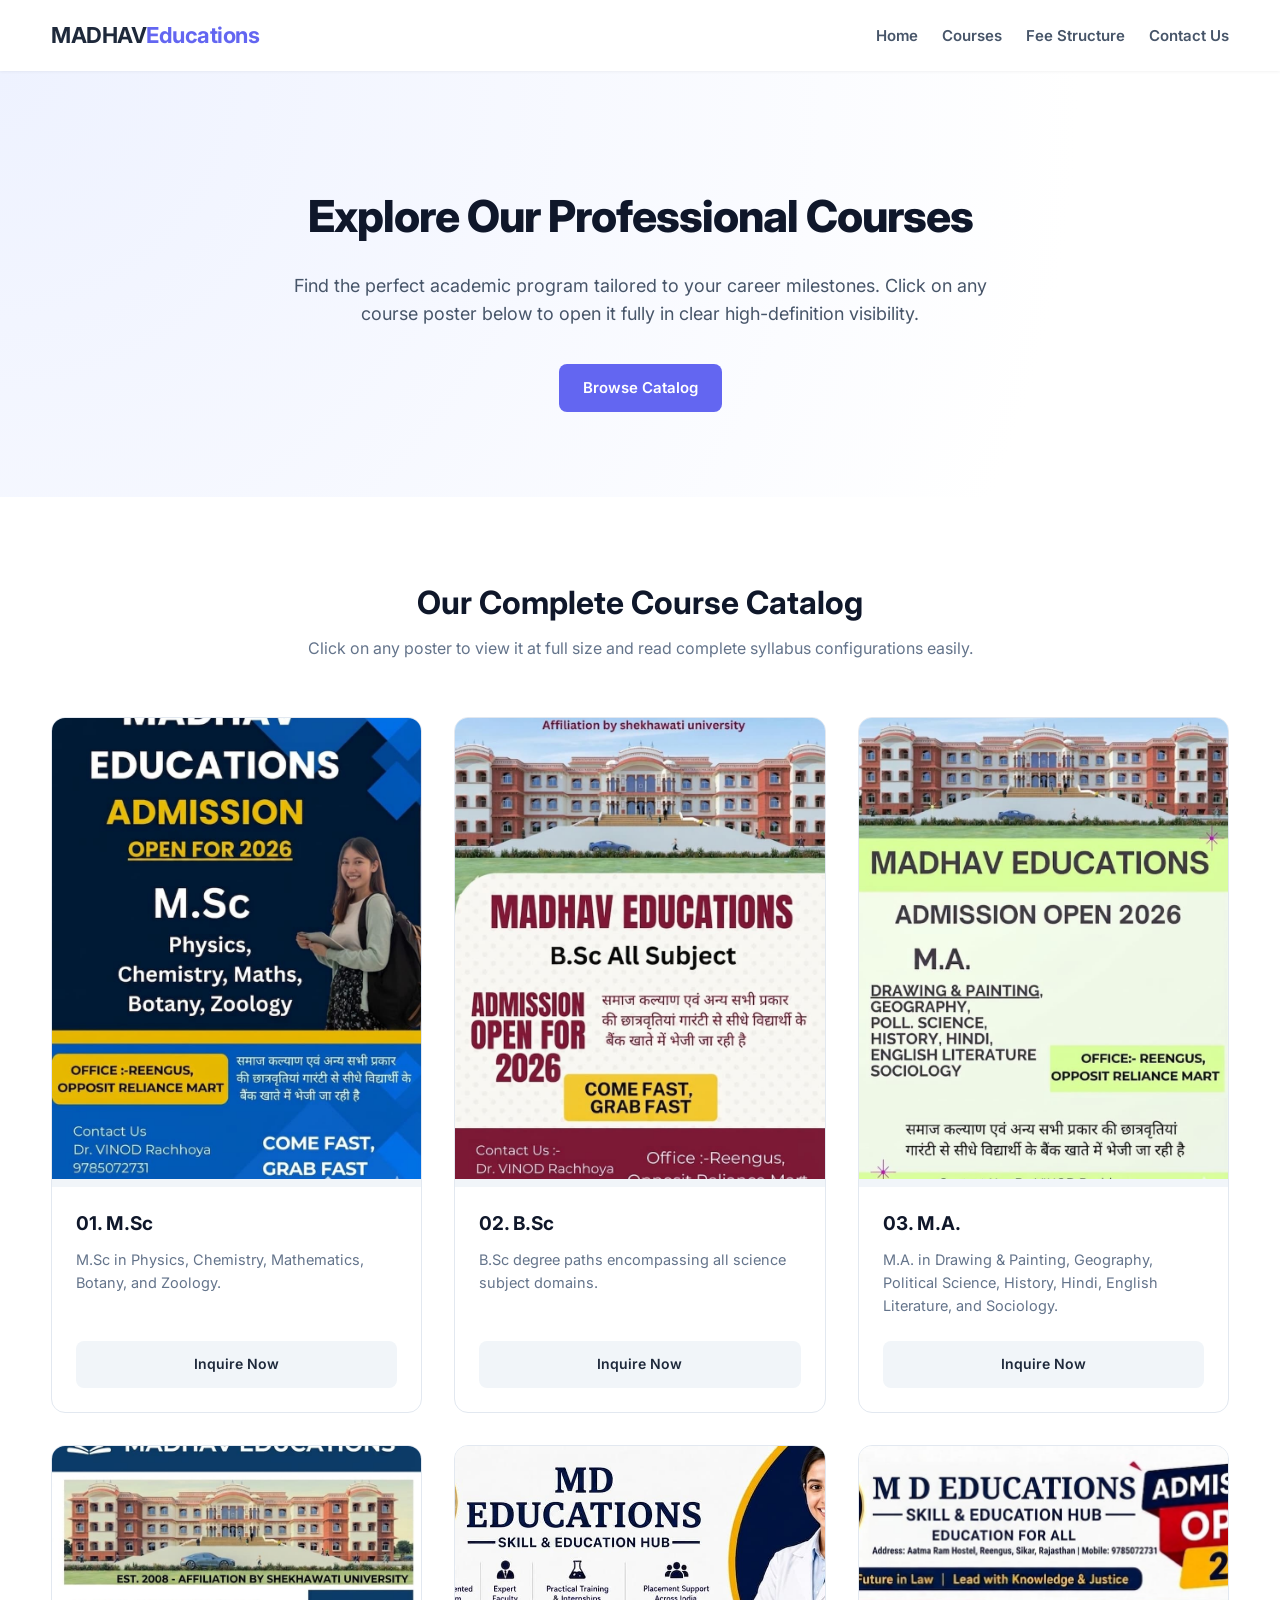
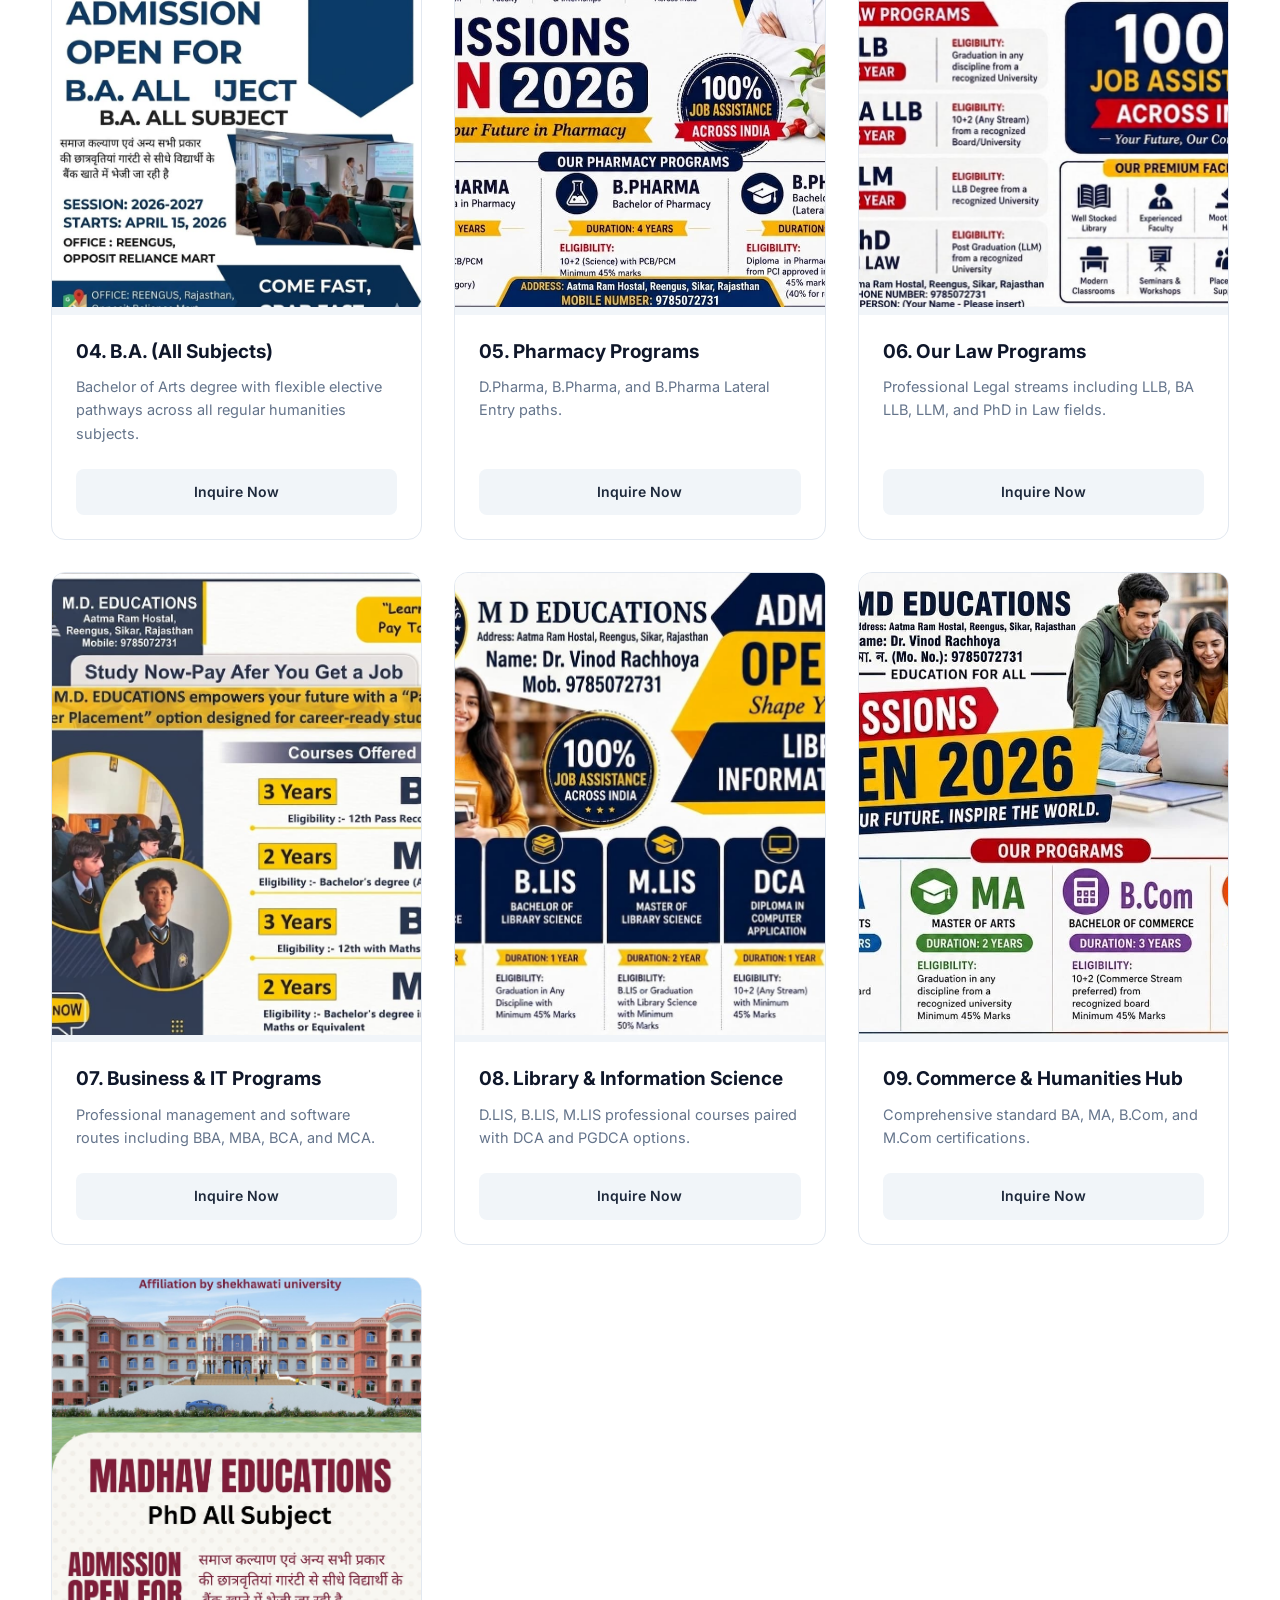
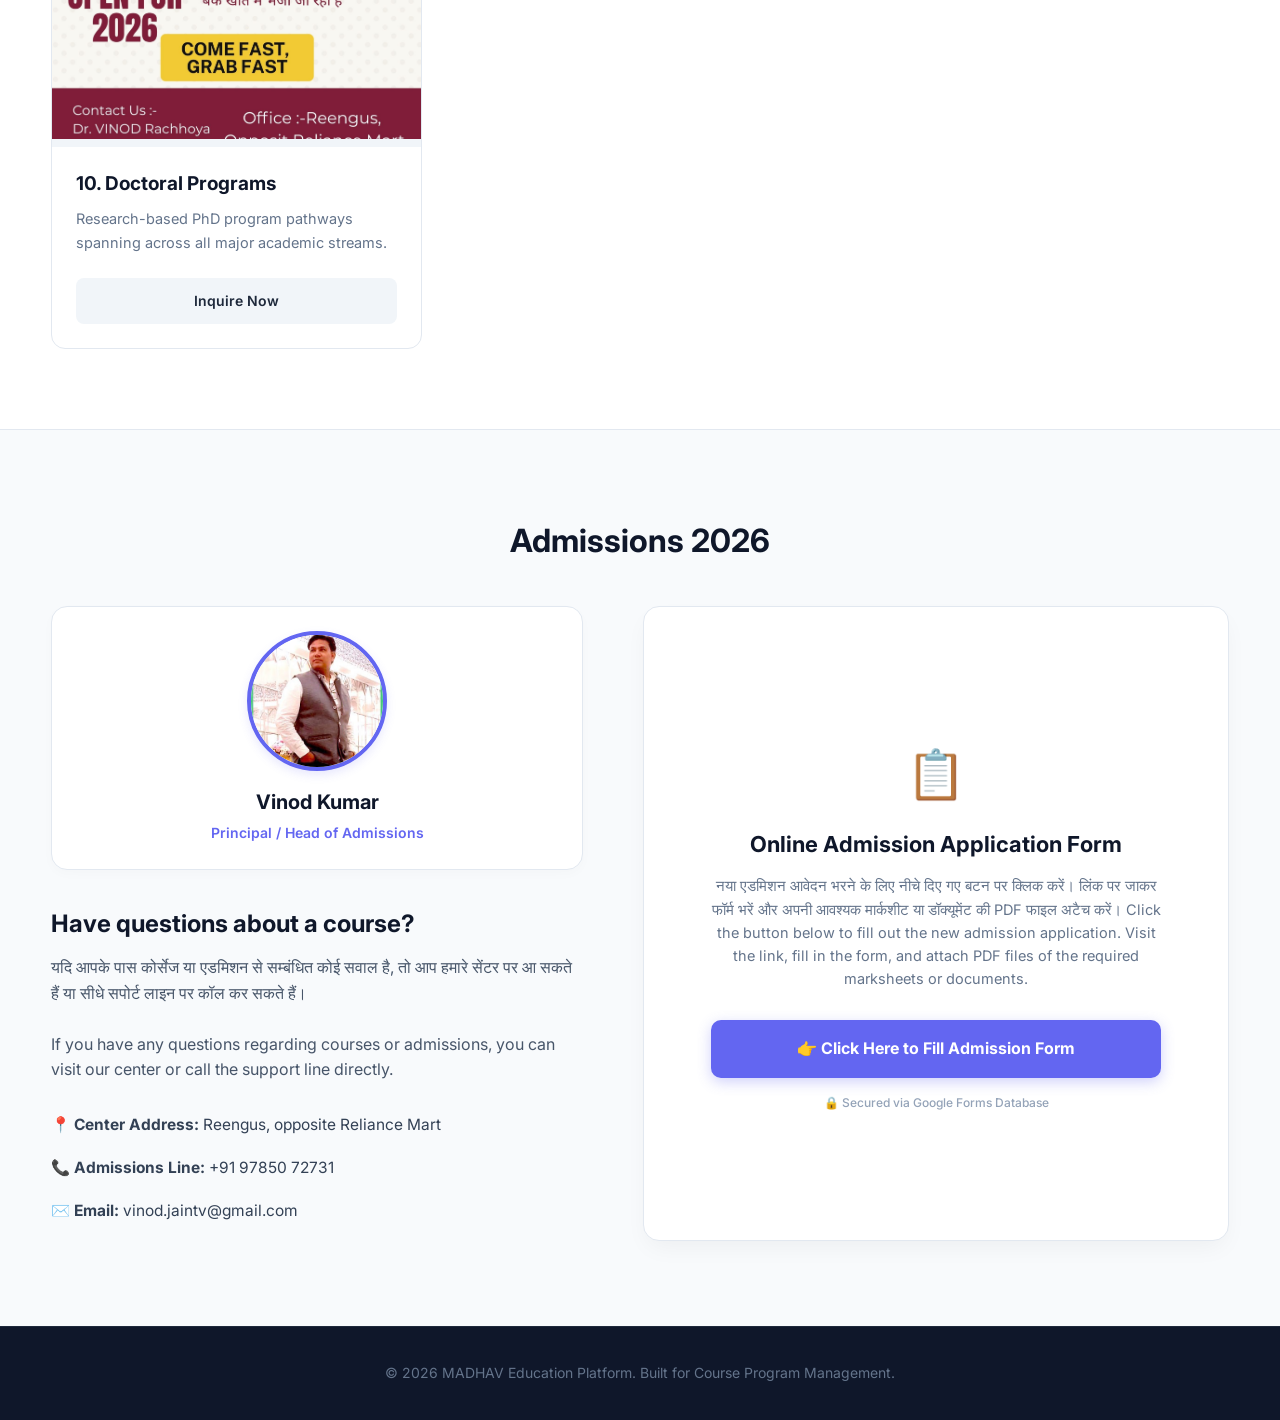
==== index.html @ 4b9b1cfc "Add files via upload" ====
<!DOCTYPE html>
<html lang="en">
<head>
    <meta charset="UTF-8">
    <meta name="viewport" content="width=device-width, initial-scale=1.0">
    <title>Our Courses | MADHAV Educations</title>
    <link rel="stylesheet" href="style.css">
    <link href="https://fonts.googleapis.com/css2?family=Inter:wght@400;600;700&display=swap" rel="stylesheet">
</head>
<body>

    <!-- Navigation Header -->
    <header>
        <div class="container nav-container">
            <div class="logo">MADHAV<span class="highlight">Educations</span></div>
            <nav>
                <ul>
                    <li><a href="#home">Home</a></li>
                    <li><a href="#courses">Courses</a></li>
                    <li><a href="fees.html">Fee Structure</a></li>
                    <li><a href="#contact">Contact Us</a></li>
                </ul>
            </nav>
        </div>
    </header>

    <!-- Hero Section -->
    <section id="home" class="hero">
        <div class="container hero-content">
            <h1>Explore Our Professional Courses</h1>
            <p>Find the perfect academic program tailored to your career milestones. Click on any course poster below to open it fully in clear high-definition visibility.</p>
            <a href="#courses" class="btn">Browse Catalog</a>
        </div>
    </section>

    <!-- Courses Catalog Grid -->
    <section id="courses" class="courses-section">
        <div class="container">
            <h2 class="section-title">Our Complete Course Catalog</h2>
            <p class="section-subtitle">Click on any poster to view it at full size and read complete syllabus configurations easily.</p>
            
            <div class="course-grid">
                
                <!-- Course 01 -->
                <div class="course-card">
                    <a href="img1.jpeg" target="_blank" class="poster-link">
                        <div class="poster-container">
                            <img src="img1.jpeg" alt="M.Sc Poster" class="course-poster">
                            <div class="zoom-overlay"><span>🔍 View Full Image</span></div>
                        </div>
                    </a>
                    <div class="course-info">
                        <h3>01. M.Sc</h3>
                        <p>M.Sc in Physics, Chemistry, Mathematics, Botany, and Zoology.</p>
                        <a href="#contact" class="btn card-btn">Inquire Now</a>
                    </div>
                </div>

                <!-- Course 02 -->
                <div class="course-card">
                    <a href="img2.jpeg" target="_blank" class="poster-link">
                        <div class="poster-container">
                            <img src="img2.jpeg" alt="B.Sc Poster" class="course-poster">
                            <div class="zoom-overlay"><span>🔍 View Full Image</span></div>
                        </div>
                    </a>
                    <div class="course-info">
                        <h3>02. B.Sc</h3>
                        <p>B.Sc degree paths encompassing all science subject domains.</p>
                        <a href="#contact" class="btn card-btn">Inquire Now</a>
                    </div>
                </div>

                <!-- Course 03 -->
                <div class="course-card">
                    <a href="img3.jpeg" target="_blank" class="poster-link">
                        <div class="poster-container">
                            <img src="img3.jpeg" alt="M.A. Poster" class="course-poster">
                            <div class="zoom-overlay"><span>🔍 View Full Image</span></div>
                        </div>
                    </a>
                    <div class="course-info">
                        <h3>03. M.A.</h3>
                        <p>M.A. in Drawing & Painting, Geography, Political Science, History, Hindi, English Literature, and Sociology.</p>
                        <a href="#contact" class="btn card-btn">Inquire Now</a>
                    </div>
                </div>

                <!-- Course 04 -->
                <div class="course-card">
                    <a href="img4.jpeg" target="_blank" class="poster-link">
                        <div class="poster-container">
                            <img src="img4.jpeg" alt="B.A. Poster" class="course-poster">
                            <div class="zoom-overlay"><span>🔍 View Full Image</span></div>
                        </div>
                    </a>
                    <div class="course-info">
                        <h3>04. B.A. (All Subjects)</h3>
                        <p>Bachelor of Arts degree with flexible elective pathways across all regular humanities subjects.</p>
                        <a href="#contact" class="btn card-btn">Inquire Now</a>
                    </div>
                </div>

                <!-- Course 05 -->
                <div class="course-card">
                    <a href="img5.jpeg" target="_blank" class="poster-link">
                        <div class="poster-container">
                            <img src="img5.jpeg" alt="Pharmacy Poster" class="course-poster">
                            <div class="zoom-overlay"><span>🔍 View Full Image</span></div>
                        </div>
                    </a>
                    <div class="course-info">
                        <h3>05. Pharmacy Programs</h3>
                        <p>D.Pharma, B.Pharma, and B.Pharma Lateral Entry paths.</p>
                        <a href="#contact" class="btn card-btn">Inquire Now</a>
                    </div>
                </div>

                <!-- Course 06 -->
                <div class="course-card">
                    <a href="img7.jpeg" target="_blank" class="poster-link">
                        <div class="poster-container">
                            <img src="img7.jpeg" alt="Law Programs Poster" class="course-poster">
                            <div class="zoom-overlay"><span>🔍 View Full Image</span></div>
                        </div>
                    </a>
                    <div class="course-info">
                        <h3>06. Our Law Programs</h3>
                        <p>Professional Legal streams including LLB, BA LLB, LLM, and PhD in Law fields.</p>
                        <a href="#contact" class="btn card-btn">Inquire Now</a>
                    </div>
                </div>

                <!-- Course 07 -->
                <div class="course-card">
                    <a href="img9.jpeg" target="_blank" class="poster-link">
                        <div class="poster-container">
                            <img src="img9.jpeg" alt="Management Programs Poster" class="course-poster">
                            <div class="zoom-overlay"><span>🔍 View Full Image</span></div>
                        </div>
                    </a>
                    <div class="course-info">
                        <h3>07. Business & IT Programs</h3>
                        <p>Professional management and software routes including BBA, MBA, BCA, and MCA.</p>
                        <a href="#contact" class="btn card-btn">Inquire Now</a>
                    </div>
                </div>

                <!-- Course 08 -->
                <div class="course-card">
                    <a href="img15.jpeg" target="_blank" class="poster-link">
                        <div class="poster-container">
                            <img src="img15.jpeg" alt="Library Science Poster" class="course-poster">
                            <div class="zoom-overlay"><span>🔍 View Full Image</span></div>
                        </div>
                    </a>
                    <div class="course-info">
                        <h3>08. Library & Information Science</h3>
                        <p>D.LIS, B.LIS, M.LIS professional courses paired with DCA and PGDCA options.</p>
                        <a href="#contact" class="btn card-btn">Inquire Now</a>
                    </div>
                </div>

                <!-- Course 09 -->
                <div class="course-card">
                    <a href="img17.jpeg" target="_blank" class="poster-link">
                        <div class="poster-container">
                            <img src="img17.jpeg" alt="Commerce Poster" class="course-poster">
                            <div class="zoom-overlay"><span>🔍 View Full Image</span></div>
                        </div>
                    </a>
                    <div class="course-info">
                        <h3>09. Commerce & Humanities Hub</h3>
                        <p>Comprehensive standard BA, MA, B.Com, and M.Com certifications.</p>
                        <a href="#contact" class="btn card-btn">Inquire Now</a>
                    </div>
                </div>

                <!-- Course 10 -->
                <div class="course-card">
                    <a href="img18.jpg" target="_blank" class="poster-link">
                        <div class="poster-container">
                            <img src="img18.jpg" alt="PhD Programs Poster" class="course-poster">
                            <div class="zoom-overlay"><span>🔍 View Full Image</span></div>
                        </div>
                    </a>
                    <div class="course-info">
                        <h3>10. Doctoral Programs</h3>
                        <p>Research-based PhD program pathways spanning across all major academic streams.</p>
                        <a href="#contact" class="btn card-btn">Inquire Now</a>
                    </div>
                </div>

            </div>
        </div>
    </section>

    <!-- Admissions Contact Section (Updated to Clean Redirect Button Box) -->
    <section id="contact" class="contact-section">
        <div class="container">
            <h2 class="section-title">Admissions 2026</h2>
            <div class="contact-wrapper">
                
                <!-- Contact Info Panel (Left Side) -->
                <div class="contact-info">
                    <!-- Profile Block -->
                    <div class="profile-block">
                        <img src="my-photo.jpg" alt="Madhav's Profile Photo" class="profile-img">
                        <div class="profile-meta">
                            <h4>Vinod Kumar</h4>
                            <p class="profile-title">Principal / Head of Admissions</p>
                        </div>
                    </div>
                    
                    <h3>Have questions about a course?</h3>
                    <p>यदि आपके पास कोर्सेज या एडमिशन से सम्बंधित कोई सवाल है, तो आप हमारे सेंटर पर आ सकते हैं या सीधे सपोर्ट लाइन पर कॉल कर सकते हैं।</p>
                    <br>
                    <p>If you have any questions regarding courses or admissions, you can visit our center or call the support line directly.</p>
                    <div class="info-details">
                        <p><strong>📍 Center Address:</strong> Reengus, opposite Reliance Mart</p>
                        <p><strong>📞 Admissions Line:</strong> +91 97850 72731</p>
                        <p><strong>✉️ Email:</strong> vinod.jaintv@gmail.com</p>
                    </div>
                </div>

                <!-- NEW: Clean Admission Form CTA Box (Right Side) -->
                <div class="admission-cta-box">
                    <div class="cta-content">
                        <div class="form-icon">📋</div>
                        <h3>Online Admission Application Form</h3>
                        <p>नया एडमिशन आवेदन भरने के लिए नीचे दिए गए बटन पर क्लिक करें। लिंक पर जाकर फॉर्म भरें और अपनी आवश्यक मार्कशीट या डॉक्यूमेंट की PDF फाइल अटैच करें।
                            Click the button below to fill out the new admission application. Visit the link, fill in the form, and attach PDF files of the required marksheets or documents.
                        </p>
                        
                        <!-- CRITICAL: Change href="..." to your real Google Form share link -->
                        <a href="https://docs.google.com/forms/d/e/1FAIpQLSckQy206x2pet5cKkbI_4pxMsQwV1yPLMTJg7DKnxvVDgujeQ/viewform?usp=header" target="_blank" class="btn cta-form-btn">
                            👉 Click Here to Fill Admission Form
                        </a>
                        
                        <span class="secure-tag">🔒 Secured via Google Forms Database</span>
                    </div>
                </div>

            </div>
        </div>
    </section>

    <!-- Footer -->
    <footer>
        <div class="container">
            <p>&copy; 2026 MADHAV Education Platform. Built for Course Program Management.</p>
        </div>
    </footer>

</body>
</html>
---- style.css ----
/* ==========================================================================
   1. CORE RESET & VARIABLE CONFIGURATION
   ========================================================================== */
* {
    margin: 0;
    padding: 0;
    box-sizing: border-box;
}

html {
    scroll-behavior: smooth;
}

body {
    font-family: 'Inter', sans-serif;
    line-height: 1.6;
    color: #1e293b;
    background-color: #f8fafc;
}

.container {
    width: 92%;
    max-width: 1300px;
    margin: 0 auto;
}

.highlight {
    color: #6366f1;
}

/* ==========================================================================
   2. REUSABLE UI COMPONENTS
   ========================================================================== */
.btn {
    display: inline-block;
    padding: 12px 24px;
    background-color: #6366f1;
    color: #ffffff;
    text-decoration: none;
    border-radius: 8px;
    font-weight: 600;
    font-size: 15px;
    transition: all 0.25s ease;
    border: none;
    cursor: pointer;
    text-align: center;
}

.btn:hover {
    background-color: #4f46e5;
    transform: translateY(-1px);
}

/* ==========================================================================
   3. GLOBAL HEADER & NAVIGATION SYSTEM
   ========================================================================== */
header {
    background-color: rgba(255, 255, 255, 0.95);
    backdrop-filter: blur(8px);
    box-shadow: 0 1px 3px rgba(0,0,0,0.05);
    position: sticky;
    top: 0;
    z-index: 1000;
}

.nav-container {
    display: flex;
    justify-content: space-between;
    align-items: center;
    padding: 18px 0;
}

.logo {
    font-size: 22px;
    font-weight: 700;
    letter-spacing: -0.5px;
}

nav ul {
    display: flex;
    list-style: none;
}

nav ul li {
    margin-left: 24px;
}

nav ul li a {
    text-decoration: none;
    color: #475569;
    font-weight: 600;
    font-size: 15px;
    transition: color 0.2s;
}

nav ul li a:hover {
    color: #6366f1;
}

.active-link {
    color: #6366f1 !important;
    border-bottom: 2px solid #6366f1;
    padding-bottom: 4px;
}

/* ==========================================================================
   4. HERO SECTIONS
   ========================================================================== */
.hero {
    background: radial-gradient(circle at top left, #eef2ff 0%, #ffffff 80%);
    padding: 110px 0 85px;
    text-align: center;
}

.hero-content h1 {
    font-size: 44px;
    font-weight: 800;
    letter-spacing: -1px;
    color: #0f172a;
    margin-bottom: 20px;
}

.hero-content p {
    font-size: 18px;
    color: #475569;
    max-width: 700px;
    margin: 0 auto 35px;
}

/* ==========================================================================
   5. INTERACTIVE COURSE CATALOG GRID SYSTEM
   ========================================================================== */
.courses-section {
    padding: 80px 0;
    background-color: #ffffff;
}

.section-title {
    text-align: center;
    font-size: 32px;
    font-weight: 700;
    color: #0f172a;
    margin-bottom: 8px;
}

.section-subtitle {
    text-align: center;
    color: #64748b;
    margin-bottom: 55px;
    font-size: 16px;
}

.course-grid {
    display: grid;
    grid-template-columns: repeat(auto-fill, minmax(290px, 1fr));
    gap: 32px;
}

.course-card {
    background-color: #ffffff;
    border: 1px solid #e2e8f0;
    border-radius: 14px;
    overflow: hidden;
    display: flex;
    flex-direction: column;
    transition: all 0.3s cubic-bezier(0.4, 0, 0.2, 1);
}

.course-card:hover {
    transform: translateY(-6px);
    box-shadow: 0 12px 30px rgba(0, 0, 0, 0.07);
    border-color: #cbd5e1;
}

/* Click-to-Zoom Image Anchor Systems */
.poster-link {
    display: block;
    width: 100%;
    position: relative;
    overflow: hidden;
}

.poster-container {
    width: 100%;
    aspect-ratio: 4 / 5;
    background-color: #f1f5f9;
    position: relative;
}

.course-poster {
    width: 100%;
    height: 100%;
    object-fit: cover;
    transition: transform 0.4s ease;
}

/* Magnifying Glass Interaction Layer */
.zoom-overlay {
    position: absolute;
    top: 0;
    left: 0;
    width: 100%;
    height: 100%;
    background-color: rgba(15, 23, 42, 0.65);
    display: flex;
    justify-content: center;
    align-items: center;
    opacity: 0;
    transition: opacity 0.3s ease;
}

.zoom-overlay span {
    color: #ffffff;
    background-color: rgba(255, 255, 255, 0.2);
    padding: 10px 18px;
    border-radius: 30px;
    font-size: 14px;
    font-weight: 600;
    backdrop-filter: blur(4px);
    border: 1px solid rgba(255, 255, 255, 0.3);
}

.poster-link:hover .zoom-overlay {
    opacity: 1;
}

.poster-link:hover .course-poster {
    transform: scale(1.04);
}

/* Card Information Slots */
.course-info {
    padding: 24px;
    display: flex;
    flex-direction: column;
    flex-grow: 1;
}

.course-info h3 {
    font-size: 19px;
    font-weight: 700;
    color: #0f172a;
    margin-bottom: 10px;
    line-height: 1.4;
}

.course-info p {
    color: #64748b;
    font-size: 14.5px;
    margin-bottom: 24px;
    flex-grow: 1;
}

.card-btn {
    width: 100%;
    background-color: #f1f5f9;
    color: #1e293b;
    font-size: 14px;
}

.course-card:hover .card-btn {
    background-color: #6366f1;
    color: #ffffff;
}

/* ==========================================================================
   6. ADMISSIONS SECTION & PROFILE BLOCK
   ========================================================================== */
.contact-section {
    background-color: #f8fafc;
    border-top: 1px solid #e2e8f0;
    padding: 85px 0;
}

.contact-wrapper {
    display: grid;
    grid-template-columns: 1fr 1.1fr;
    gap: 60px;
    margin-top: 40px;
}

/* Vertical Prominent Profile Badge configuration */
.profile-block {
    display: flex;
    flex-direction: column;
    align-items: center;
    text-align: center;
    gap: 15px;
    margin-bottom: 35px;
    background-color: #ffffff;
    padding: 24px;
    border-radius: 16px;
    border: 1px solid #e2e8f0;
    box-shadow: 0 4px 12px rgba(0, 0, 0, 0.02);
}

.profile-img {
    width: 140px;
    height: 140px;
    object-fit: cover;
    border-radius: 50%;
    border: 4px solid #6366f1;
    background-color: #e2e8f0;
    box-shadow: 0 4px 10px rgba(99, 102, 241, 0.15);
}

.profile-meta h4 {
    font-size: 20px;
    font-weight: 700;
    color: #0f172a;
    margin-bottom: 4px;
}

.profile-meta .profile-title {
    font-size: 14px;
    color: #6366f1;
    font-weight: 600;
}

.contact-info h3 {
    font-size: 24px;
    font-weight: 700;
    margin-bottom: 12px;
    color: #0f172a;
}

.contact-info p {
    color: #475569;
}

.info-details {
    margin-top: 30px;
}

.info-details p {
    margin-bottom: 18px;
    font-size: 15.5px;
    color: #334155;
}

/* ==========================================================================
   7. NEW: ADMISSION FORM CTA CARD BOX STYLING
   ========================================================================== */
.admission-cta-box {
    background: #ffffff;
    border-radius: 16px;
    border: 1px solid #e2e8f0;
    box-shadow: 0 10px 25px -5px rgba(0, 0, 0, 0.05);
    padding: 40px 30px;
    display: flex;
    align-items: center;
    justify-content: center;
    text-align: center;
}

.cta-content {
    max-width: 450px;
    width: 100%;
}

.form-icon {
    font-size: 48px;
    margin-bottom: 15px;
}

.cta-content h3 {
    font-size: 22px;
    font-weight: 700;
    color: #0f172a;
    margin-bottom: 12px;
}

.cta-content p {
    font-size: 14.5px;
    color: #64748b;
    margin-bottom: 30px;
    line-height: 1.6;
}

/* Customized Big Redirect Button Style */
.cta-form-btn {
    display: block;
    width: 100%;
    padding: 16px 20px;
    font-size: 16px;
    font-weight: 700;
    border-radius: 10px;
    box-shadow: 0 4px 14px rgba(99, 102, 241, 0.3);
    transition: all 0.3s ease;
}

.cta-form-btn:hover {
    background-color: #4f46e5;
    box-shadow: 0 6px 20px rgba(99, 102, 241, 0.4);
    transform: translateY(-2px);
}

.secure-tag {
    display: block;
    margin-top: 15px;
    font-size: 12px;
    color: #94a3b8;
    font-weight: 500;
}

/* ==========================================================================
   8. FOOTER BASE FRAME
   ========================================================================== */
footer {
    background-color: #0f172a;
    color: #64748b;
    text-align: center;
    padding: 35px 0;
    font-size: 14px;
    border-top: 1px solid #1e293b;
}

/* ==========================================================================
   9. MEDIA QUERIES & RESPONSIVE LAYOUT ENGINE
   ========================================================================== */
@media (max-width: 992px) {
    .contact-wrapper {
        grid-template-columns: 1fr;
        gap: 45px;
    }
}

@media (max-width: 768px) {
    .nav-container {
        flex-direction: column;
        gap: 20px;
    }
    nav ul li {
        margin: 0 12px;
    }
    .hero-content h1 {
        font-size: 32px;
    }
    .course-grid {
        gap: 20px;
    }
    .profile-block {
        max-width: 100%;
    }
    .admission-cta-box {
        padding: 30px 20px;
    }
}
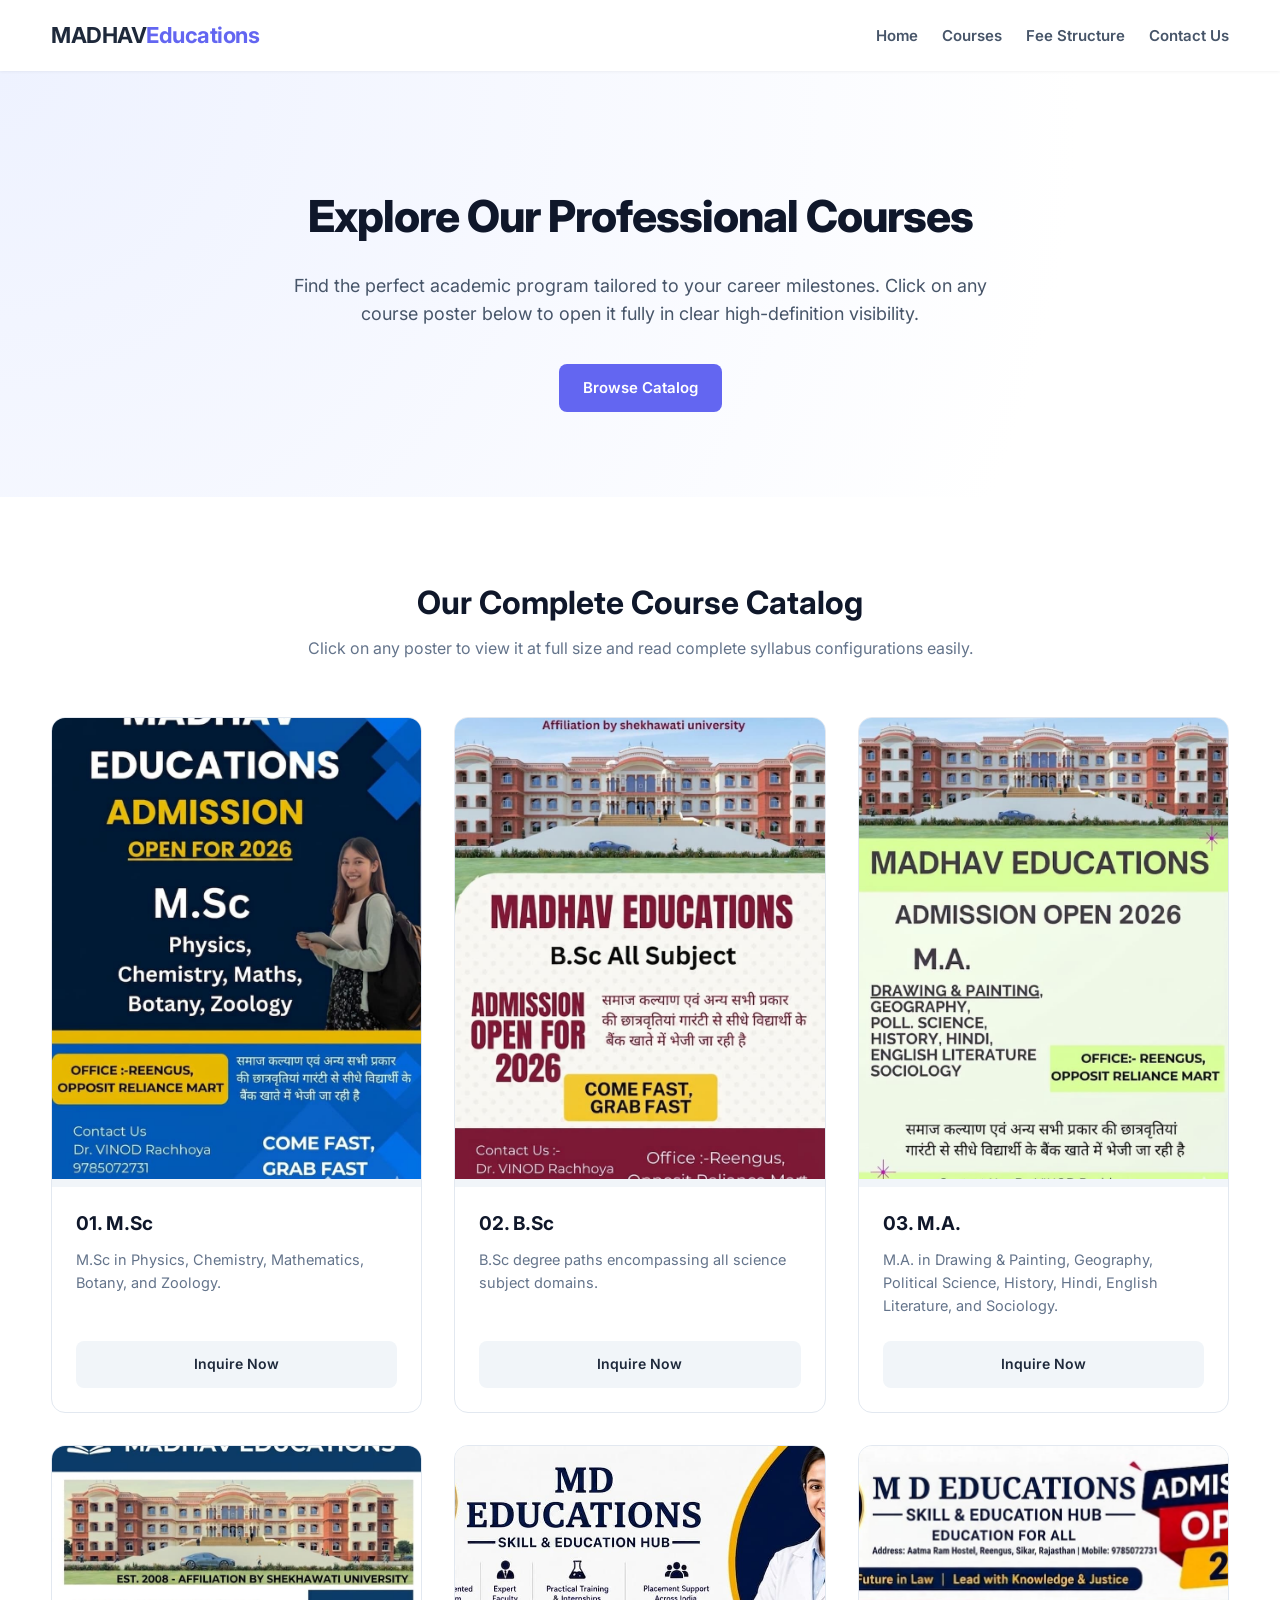
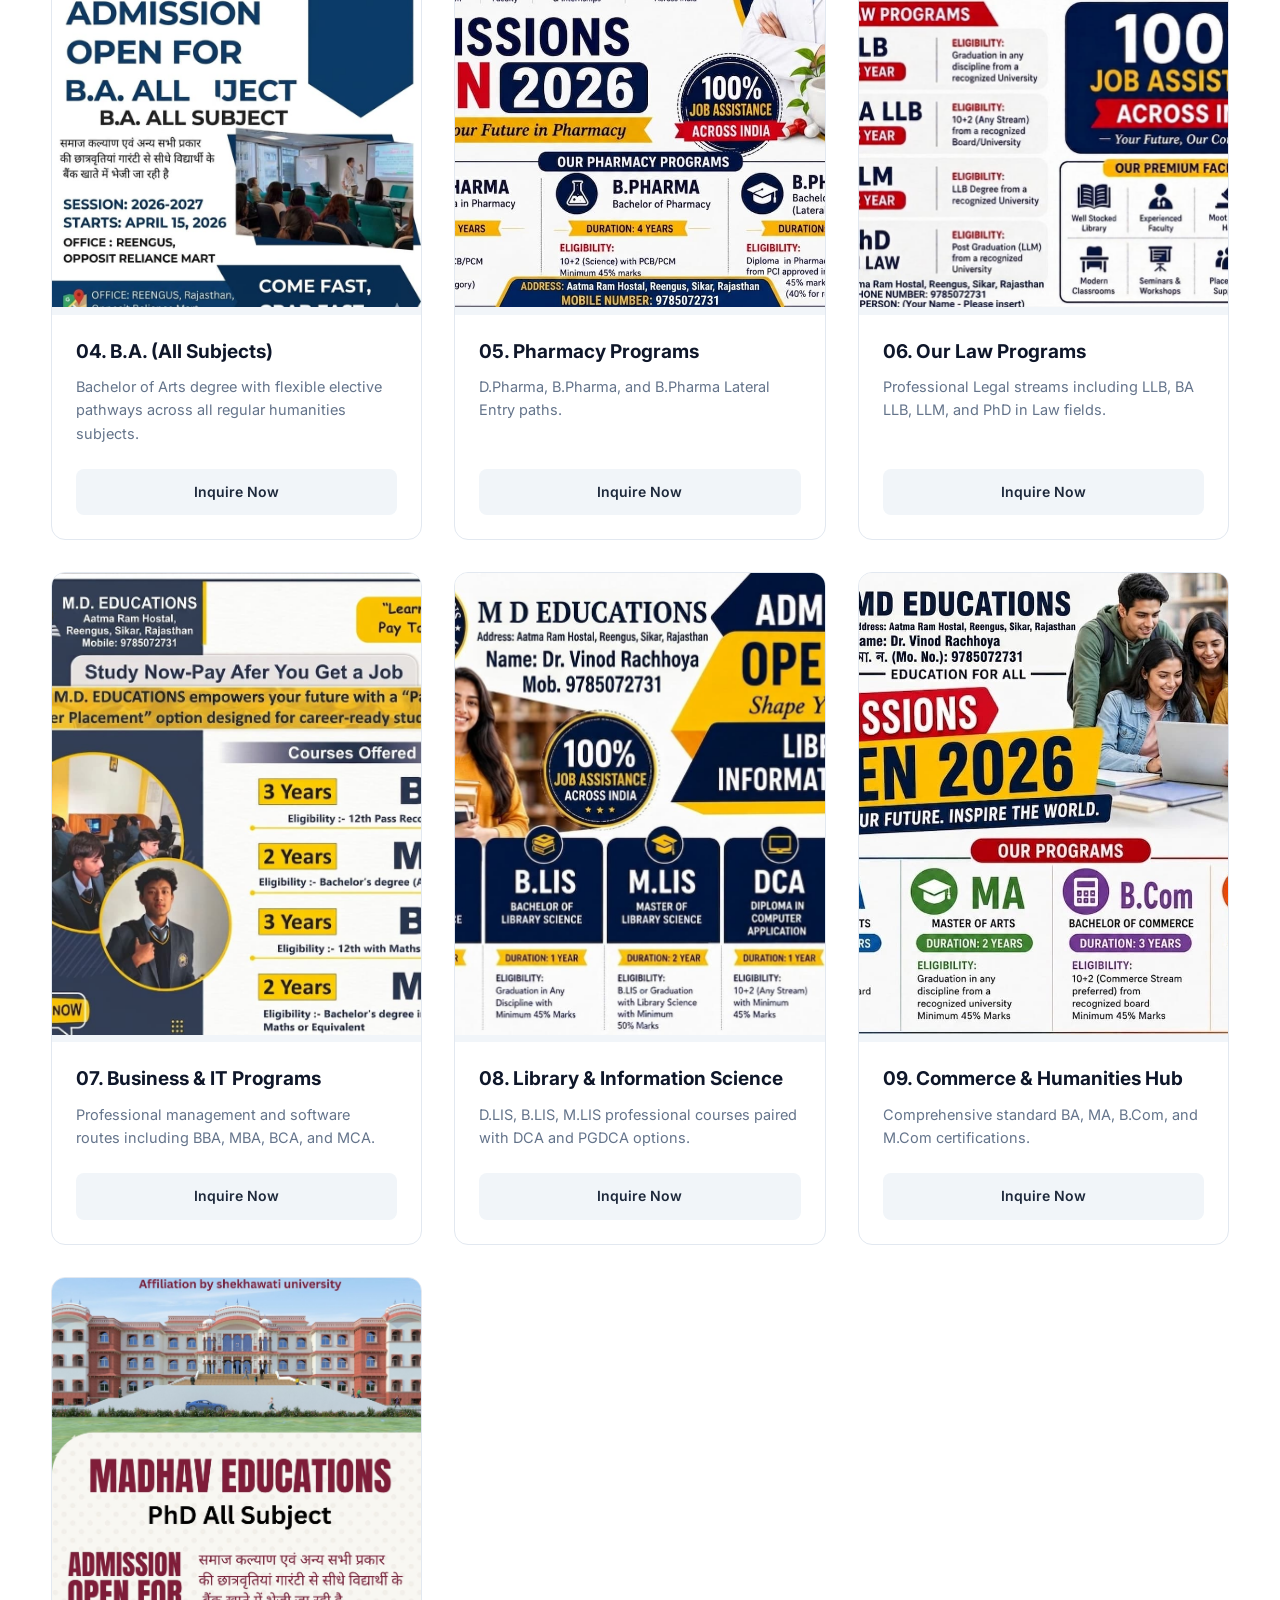
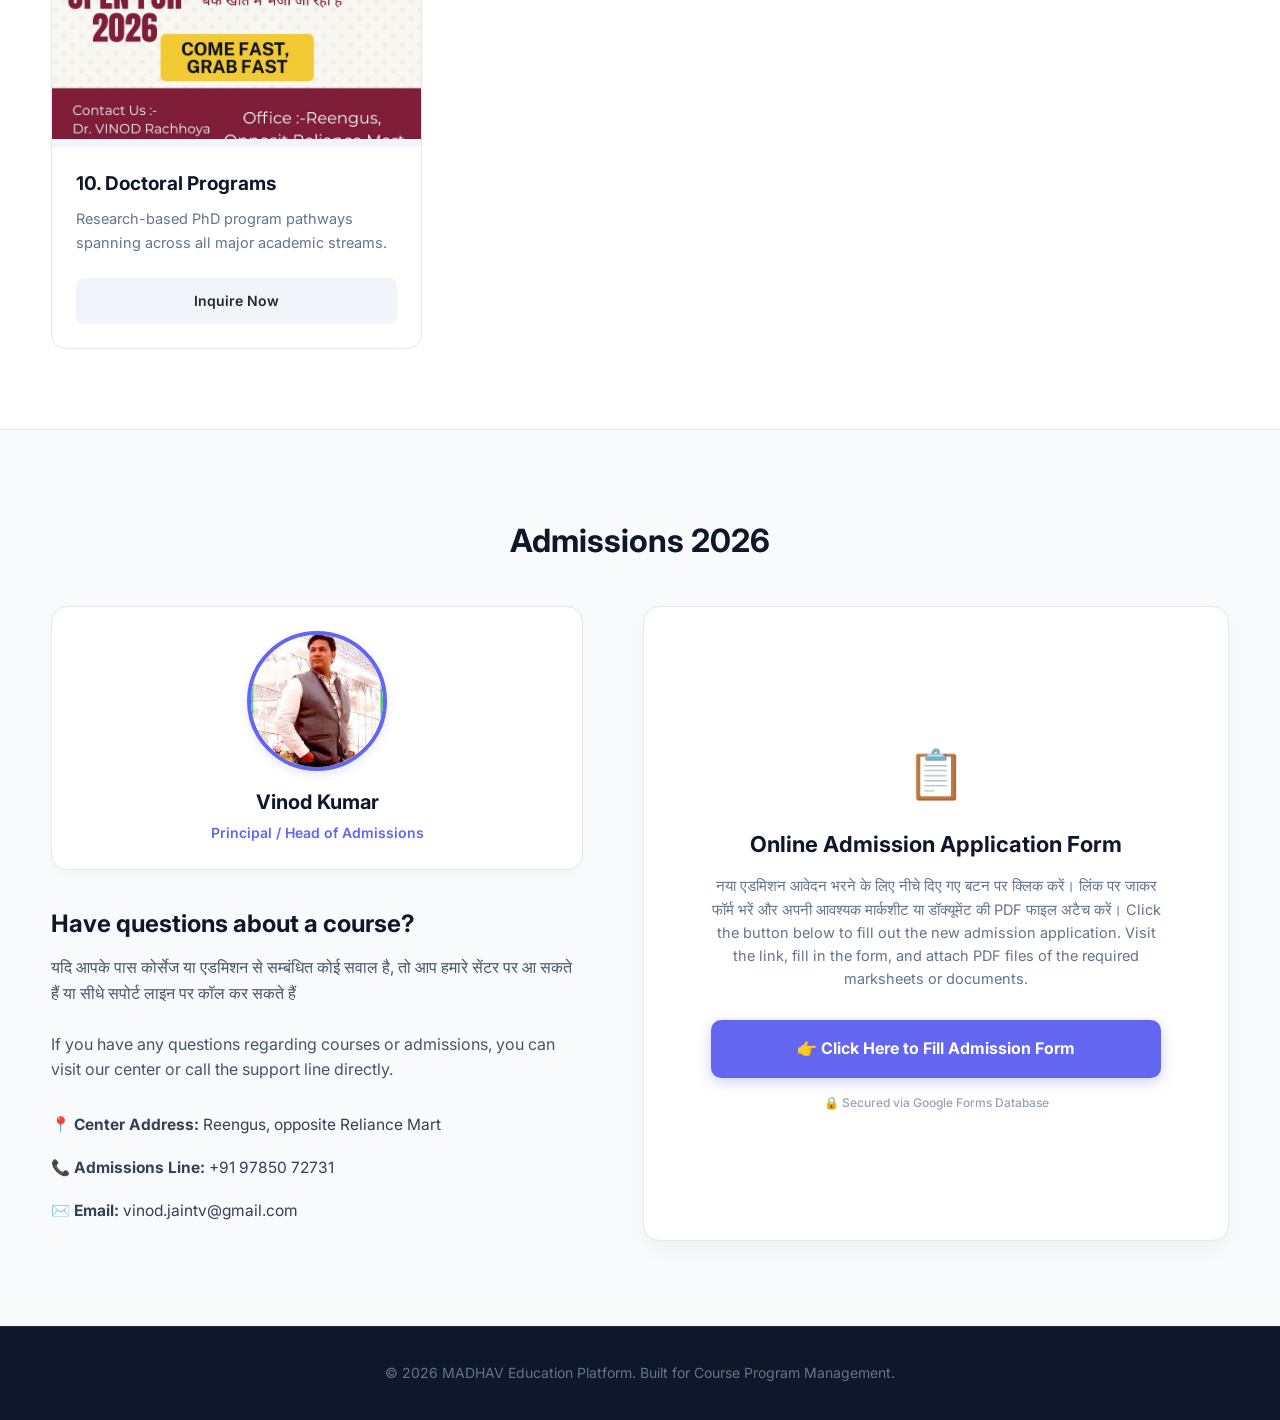
==== commit 05455bc6: "Update index.html" ====
--- a/index.html
+++ b/index.html
@@ -9,7 +9,6 @@
 </head>
 <body>
 
-    <!-- Navigation Header -->
     <header>
         <div class="container nav-container">
             <div class="logo">MADHAV<span class="highlight">Educations</span></div>
@@ -24,8 +23,7 @@
         </div>
     </header>
 
-    <!-- Hero Section -->
-    <section id="home" class="hero">
+    <section id="home" class="hero hero-with-bg">
         <div class="container hero-content">
             <h1>Explore Our Professional Courses</h1>
             <p>Find the perfect academic program tailored to your career milestones. Click on any course poster below to open it fully in clear high-definition visibility.</p>
@@ -33,7 +31,6 @@
         </div>
     </section>
 
-    <!-- Courses Catalog Grid -->
     <section id="courses" class="courses-section">
         <div class="container">
             <h2 class="section-title">Our Complete Course Catalog</h2>
@@ -41,7 +38,6 @@
             
             <div class="course-grid">
                 
-                <!-- Course 01 -->
                 <div class="course-card">
                     <a href="img1.jpeg" target="_blank" class="poster-link">
                         <div class="poster-container">
@@ -56,7 +52,6 @@
                     </div>
                 </div>
 
-                <!-- Course 02 -->
                 <div class="course-card">
                     <a href="img2.jpeg" target="_blank" class="poster-link">
                         <div class="poster-container">
@@ -71,7 +66,6 @@
                     </div>
                 </div>
 
-                <!-- Course 03 -->
                 <div class="course-card">
                     <a href="img3.jpeg" target="_blank" class="poster-link">
                         <div class="poster-container">
@@ -86,7 +80,6 @@
                     </div>
                 </div>
 
-                <!-- Course 04 -->
                 <div class="course-card">
                     <a href="img4.jpeg" target="_blank" class="poster-link">
                         <div class="poster-container">
@@ -101,7 +94,6 @@
                     </div>
                 </div>
 
-                <!-- Course 05 -->
                 <div class="course-card">
                     <a href="img5.jpeg" target="_blank" class="poster-link">
                         <div class="poster-container">
@@ -116,7 +108,6 @@
                     </div>
                 </div>
 
-                <!-- Course 06 -->
                 <div class="course-card">
                     <a href="img7.jpeg" target="_blank" class="poster-link">
                         <div class="poster-container">
@@ -131,7 +122,6 @@
                     </div>
                 </div>
 
-                <!-- Course 07 -->
                 <div class="course-card">
                     <a href="img9.jpeg" target="_blank" class="poster-link">
                         <div class="poster-container">
@@ -146,7 +136,6 @@
                     </div>
                 </div>
 
-                <!-- Course 08 -->
                 <div class="course-card">
                     <a href="img15.jpeg" target="_blank" class="poster-link">
                         <div class="poster-container">
@@ -161,7 +150,6 @@
                     </div>
                 </div>
 
-                <!-- Course 09 -->
                 <div class="course-card">
                     <a href="img17.jpeg" target="_blank" class="poster-link">
                         <div class="poster-container">
@@ -176,7 +164,6 @@
                     </div>
                 </div>
 
-                <!-- Course 10 -->
                 <div class="course-card">
                     <a href="img18.jpg" target="_blank" class="poster-link">
                         <div class="poster-container">
@@ -195,15 +182,12 @@
         </div>
     </section>
 
-    <!-- Admissions Contact Section (Updated to Clean Redirect Button Box) -->
     <section id="contact" class="contact-section">
         <div class="container">
             <h2 class="section-title">Admissions 2026</h2>
             <div class="contact-wrapper">
                 
-                <!-- Contact Info Panel (Left Side) -->
                 <div class="contact-info">
-                    <!-- Profile Block -->
                     <div class="profile-block">
                         <img src="my-photo.jpg" alt="Madhav's Profile Photo" class="profile-img">
                         <div class="profile-meta">
@@ -213,7 +197,7 @@
                     </div>
                     
                     <h3>Have questions about a course?</h3>
-                    <p>यदि आपके पास कोर्सेज या एडमिशन से सम्बंधित कोई सवाल है, तो आप हमारे सेंटर पर आ सकते हैं या सीधे सपोर्ट लाइन पर कॉल कर सकते हैं।</p>
+                    <p>यदि आपके पास कोर्सेज या एडमिशन से सम्बंधित कोई सवाल है, तो आप हमारे सेंटर पर आ सकते हैं या सीधे सपोर्ट लाइन पर कॉल कर सकते हैं</p>
                     <br>
                     <p>If you have any questions regarding courses or admissions, you can visit our center or call the support line directly.</p>
                     <div class="info-details">
@@ -223,7 +207,6 @@
                     </div>
                 </div>
 
-                <!-- NEW: Clean Admission Form CTA Box (Right Side) -->
                 <div class="admission-cta-box">
                     <div class="cta-content">
                         <div class="form-icon">📋</div>
@@ -232,7 +215,6 @@
                             Click the button below to fill out the new admission application. Visit the link, fill in the form, and attach PDF files of the required marksheets or documents.
                         </p>
                         
-                        <!-- CRITICAL: Change href="..." to your real Google Form share link -->
                         <a href="https://docs.google.com/forms/d/e/1FAIpQLSckQy206x2pet5cKkbI_4pxMsQwV1yPLMTJg7DKnxvVDgujeQ/viewform?usp=header" target="_blank" class="btn cta-form-btn">
                             👉 Click Here to Fill Admission Form
                         </a>
@@ -245,7 +227,6 @@
         </div>
     </section>
 
-    <!-- Footer -->
     <footer>
         <div class="container">
             <p>&copy; 2026 MADHAV Education Platform. Built for Course Program Management.</p>
@@ -253,4 +234,4 @@
     </footer>
 
 </body>
-</html>+</html>
--- a/style.css
+++ b/style.css
@@ -104,7 +104,7 @@
 }
 
 /* ==========================================================================
-   4. HERO SECTIONS
+   4. HERO SECTIONS (HOME & STANDALONE PAGES)
    ========================================================================== */
 .hero {
     background: radial-gradient(circle at top left, #eef2ff 0%, #ffffff 80%);
@@ -125,6 +125,29 @@
     color: #475569;
     max-width: 700px;
     margin: 0 auto 35px;
+}
+
+/* Restored Standalone Fee Page Hero Styling */
+.fee-hero {
+    background: linear-gradient(135deg, #f1f5f9 0%, #e2e8f0 100%);
+    padding: 60px 0;
+    text-align: center;
+    border-bottom: 1px solid #cbd5e1;
+}
+
+.fee-hero h1 {
+    font-size: 36px;
+    font-weight: 800;
+    color: #0f172a;
+    margin-bottom: 10px;
+    letter-spacing: -0.5px;
+}
+
+.fee-hero p {
+    font-size: 16px;
+    color: #475569;
+    max-width: 650px;
+    margin: 0 auto;
 }
 
 /* ==========================================================================
@@ -264,7 +287,79 @@
 }
 
 /* ==========================================================================
-   6. ADMISSIONS SECTION & PROFILE BLOCK
+   6. ORIGINAL RESTORED STANDALONE FEE DIRECTORY STYLE BLOCKS
+   ========================================================================== */
+.fee-directory {
+    padding: 50px 0;
+}
+
+.faculty-card {
+    background-color: #ffffff;
+    border: 1px solid #e2e8f0;
+    border-radius: 16px;
+    padding: 30px;
+    margin-bottom: 40px;
+    box-shadow: 0 4px 6px -1px rgba(0, 0, 0, 0.02);
+}
+
+.faculty-title {
+    font-size: 22px;
+    font-weight: 700;
+    color: #0f172a;
+    margin-bottom: 20px;
+    padding-bottom: 10px;
+    border-bottom: 2px solid #6366f1; /* The deep indigo baseline indicator layout */
+    display: inline-block;
+}
+
+.table-responsive {
+    width: 100%;
+    overflow-x: auto;
+    -webkit-overflow-scrolling: touch;
+}
+
+table {
+    width: 100%;
+    border-collapse: collapse;
+    text-align: left;
+    font-size: 14.5px;
+}
+
+th {
+    background-color: #f8fafc;
+    color: #334155;
+    font-weight: 700;
+    padding: 14px 16px;
+    border-bottom: 2px solid #e2e8f0;
+    white-space: nowrap;
+}
+
+td {
+    padding: 14px 16px;
+    border-bottom: 1px solid #f1f5f9;
+    color: #475569;
+    vertical-align: top;
+    line-height: 1.5;
+}
+
+/* High Scannability Row Interlacing */
+tbody tr:nth-child(even) {
+    background-color: #f8fafc;
+}
+
+tbody tr:hover {
+    background-color: #f1f5f9;
+}
+
+/* Distinct bold layout focus configuration for pricing values */
+td:last-child {
+    font-weight: 700;
+    color: #4f46e5;
+    white-space: nowrap;
+}
+
+/* ==========================================================================
+   7. ADMISSIONS SECTION, PROFILE BLOCK, & REDIRECT CTA CARD
    ========================================================================== */
 .contact-section {
     background-color: #f8fafc;
@@ -338,9 +433,7 @@
     color: #334155;
 }
 
-/* ==========================================================================
-   7. NEW: ADMISSION FORM CTA CARD BOX STYLING
-   ========================================================================== */
+/* Admission Form CTA Redirect Box Layout Frame */
 .admission-cta-box {
     background: #ffffff;
     border-radius: 16px;
@@ -445,4 +538,15 @@
     .admission-cta-box {
         padding: 30px 20px;
     }
-}+    .faculty-card {
+        padding: 16px;
+        border-radius: 12px;
+    }
+    .fee-hero h1 {
+        font-size: 28px;
+    }
+    td, th {
+        padding: 10px 12px;
+        font-size: 13.5px;
+    }
+}
